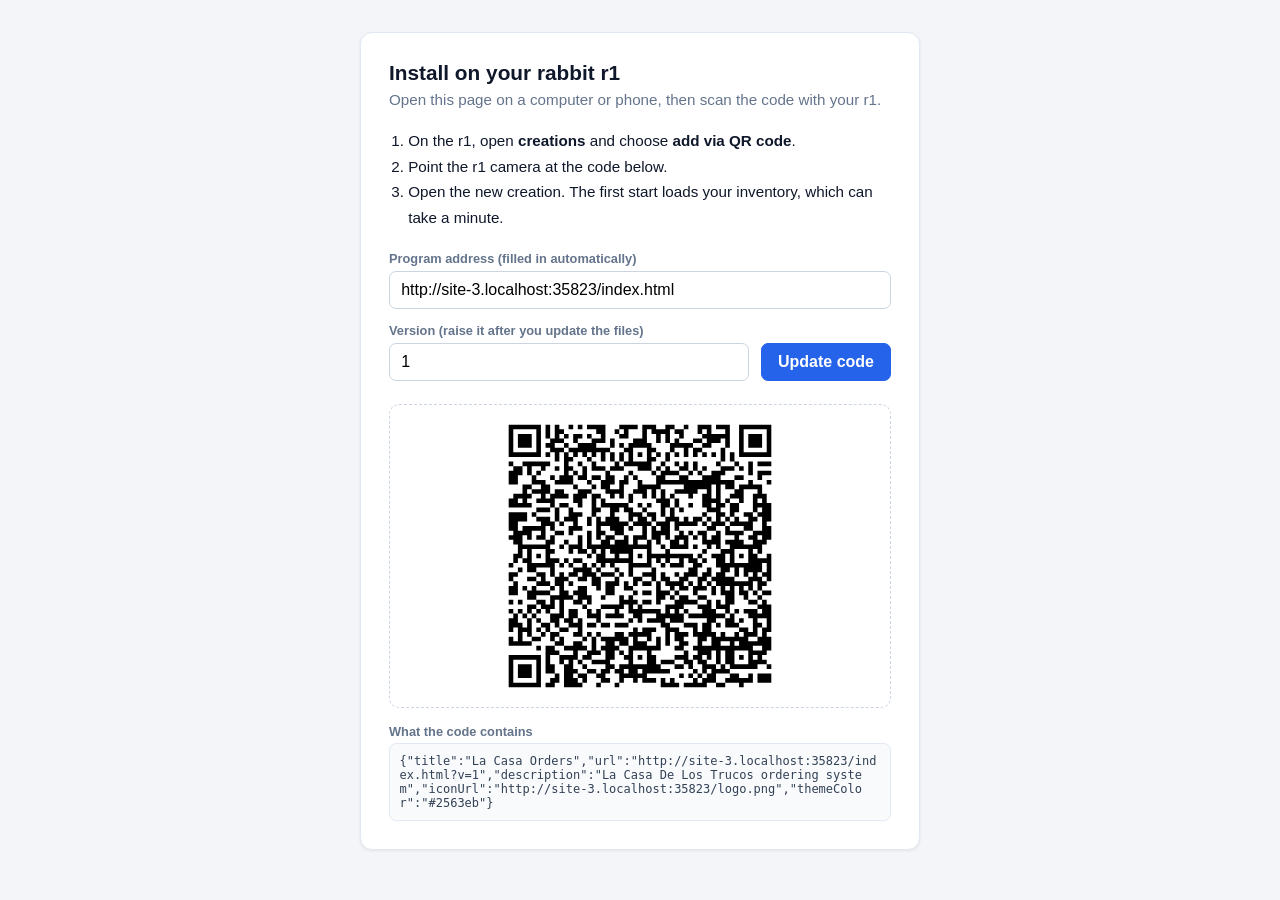
==== install.html @ 97344136 "Add files via upload" ====
<!DOCTYPE html>
<html lang="en">
<head>
    <meta charset="UTF-8">
    <meta name="viewport" content="width=device-width, initial-scale=1.0">
    <title>Install on rabbit r1 · La Casa Ordering</title>
    <style>
        :root { --primary: #2563eb; --text: #0f172a; --muted: #64748b; --border: #e2e8f0; --bg: #f3f5f8; }
        * { box-sizing: border-box; margin: 0; padding: 0; }
        body { font-family: -apple-system, BlinkMacSystemFont, 'Segoe UI', Roboto, Arial, sans-serif; background: var(--bg); color: var(--text); padding: 2rem 1rem; }
        .card { max-width: 560px; margin: 0 auto; background: #fff; border: 1px solid var(--border); border-radius: 12px; padding: 1.75rem; box-shadow: 0 1px 3px rgba(15,23,42,.08); }
        h1 { font-size: 1.3rem; margin-bottom: .25rem; }
        p { color: var(--muted); line-height: 1.5; margin-bottom: 1rem; font-size: .95rem; }
        ol { margin: 0 0 1.25rem 1.2rem; line-height: 1.7; font-size: .95rem; }
        label { display: block; font-size: .8rem; font-weight: 600; color: var(--muted); margin-bottom: .3rem; }
        input { width: 100%; height: 38px; border: 1px solid #cbd5e1; border-radius: 7px; padding: 0 .7rem; font: inherit; margin-bottom: .9rem; }
        .row { display: grid; grid-template-columns: 1fr auto; gap: .75rem; }
        button { white-space: nowrap; height: 38px; padding: 0 1rem; border-radius: 7px; border: 1px solid var(--primary); background: var(--primary); color: #fff; font: inherit; font-weight: 600; cursor: pointer; }
        #qr { display: flex; justify-content: center; padding: 1rem; background: #fff; border: 1px dashed #cbd5e1; border-radius: 10px; margin: .5rem 0 1rem; min-height: 290px; align-items: center; }
        code { display: block; font-size: .75rem; background: #f8fafc; border: 1px solid var(--border); border-radius: 7px; padding: .6rem; word-break: break-all; color: #334155; }
    </style>
</head>
<body>
    <div class="card">
        <h1>Install on your rabbit r1</h1>
        <p>Open this page on a computer or phone, then scan the code with your r1.</p>
        <ol>
            <li>On the r1, open <b>creations</b> and choose <b>add via QR code</b>.</li>
            <li>Point the r1 camera at the code below.</li>
            <li>Open the new creation. The first start loads your inventory, which can take a minute.</li>
        </ol>

        <label for="url">Program address (filled in automatically)</label>
        <input id="url">
        <div class="row">
            <div>
                <label for="ver">Version (raise it after you update the files)</label>
                <input id="ver" type="number" min="1" value="1">
            </div>
            <div style="padding-top:1.2rem;"><button onclick="draw()">Update code</button></div>
        </div>

        <div id="qr"></div>
        <label>What the code contains</label>
        <code id="payload"></code>
    </div>

    <!-- QR code library (qrcode-generator 1.4.4, MIT license), kept in the repo so it works offline -->
    <script src="qrcode.js"></script>
    <script>
        // The program lives in the same folder as this page: .../index.html
        const base = location.href.replace(/install\.html.*$/, '');
        document.getElementById('url').value = base + 'index.html';

        function draw() {
            const url = document.getElementById('url').value.trim();
            const v = document.getElementById('ver').value || '1';
            const fullUrl = url + (url.includes('?') ? '&' : '?') + 'v=' + v;   // the r1 caches by address
            const payload = {
                title: 'La Casa Orders',
                url: fullUrl,
                description: 'La Casa De Los Trucos ordering system',
                iconUrl: base + 'logo.png',
                themeColor: '#2563eb'
            };
            const text = JSON.stringify(payload);
            document.getElementById('payload').textContent = text;
            const qr = qrcode(0, 'M');      // 0 = pick the size automatically
            qr.addData(text);
            qr.make();
            document.getElementById('qr').innerHTML = qr.createSvgTag({ cellSize: 5, margin: 4, scalable: true });
            document.querySelector('#qr svg').setAttribute('width', '270');
            document.querySelector('#qr svg').setAttribute('height', '270');
        }
        draw();
    </script>
</body>
</html>
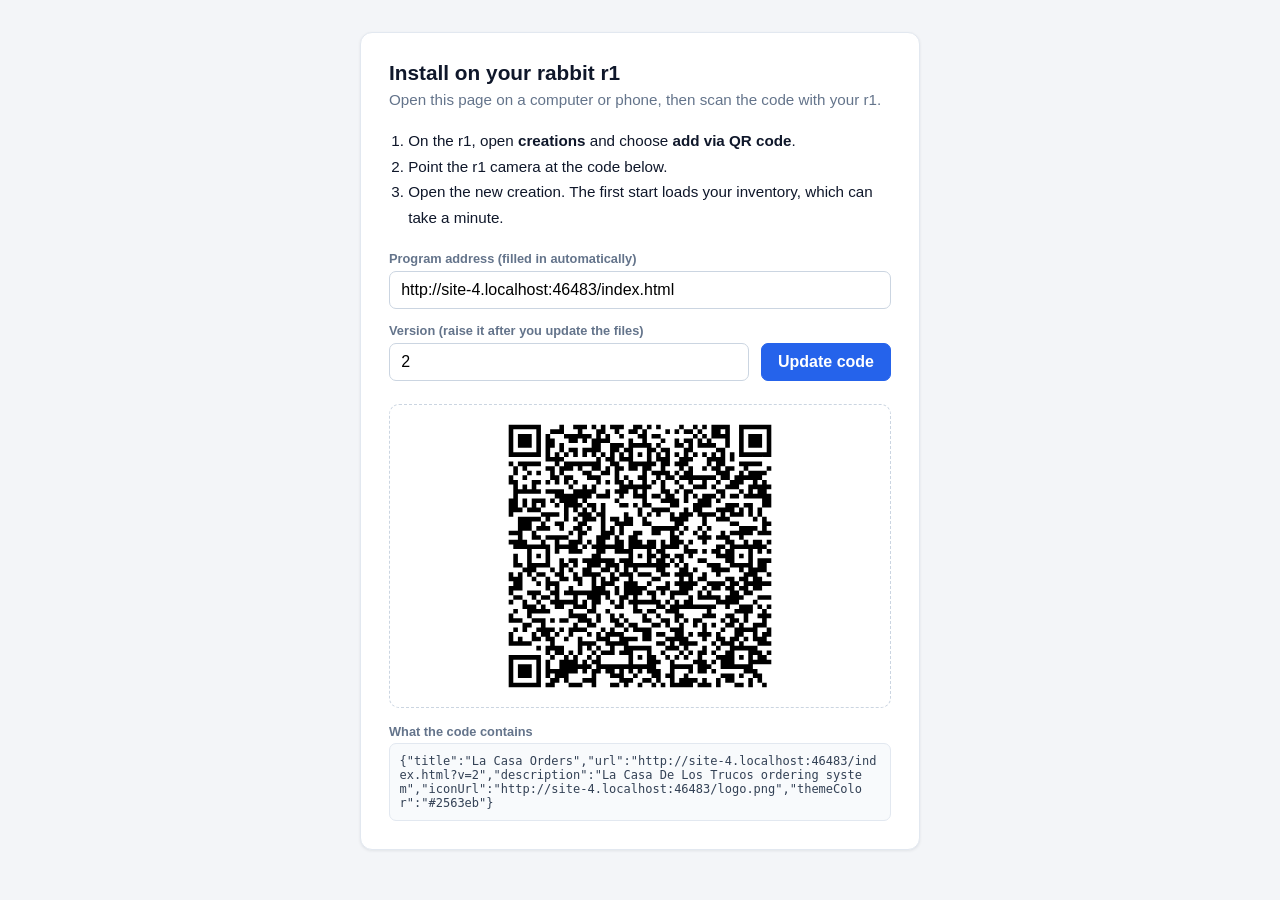
==== commit 15439864: "Add files via upload" ====
--- a/install.html
+++ b/install.html
@@ -35,7 +35,7 @@
         <div class="row">
             <div>
                 <label for="ver">Version (raise it after you update the files)</label>
-                <input id="ver" type="number" min="1" value="1">
+                <input id="ver" type="number" min="1" value="2">
             </div>
             <div style="padding-top:1.2rem;"><button onclick="draw()">Update code</button></div>
         </div>
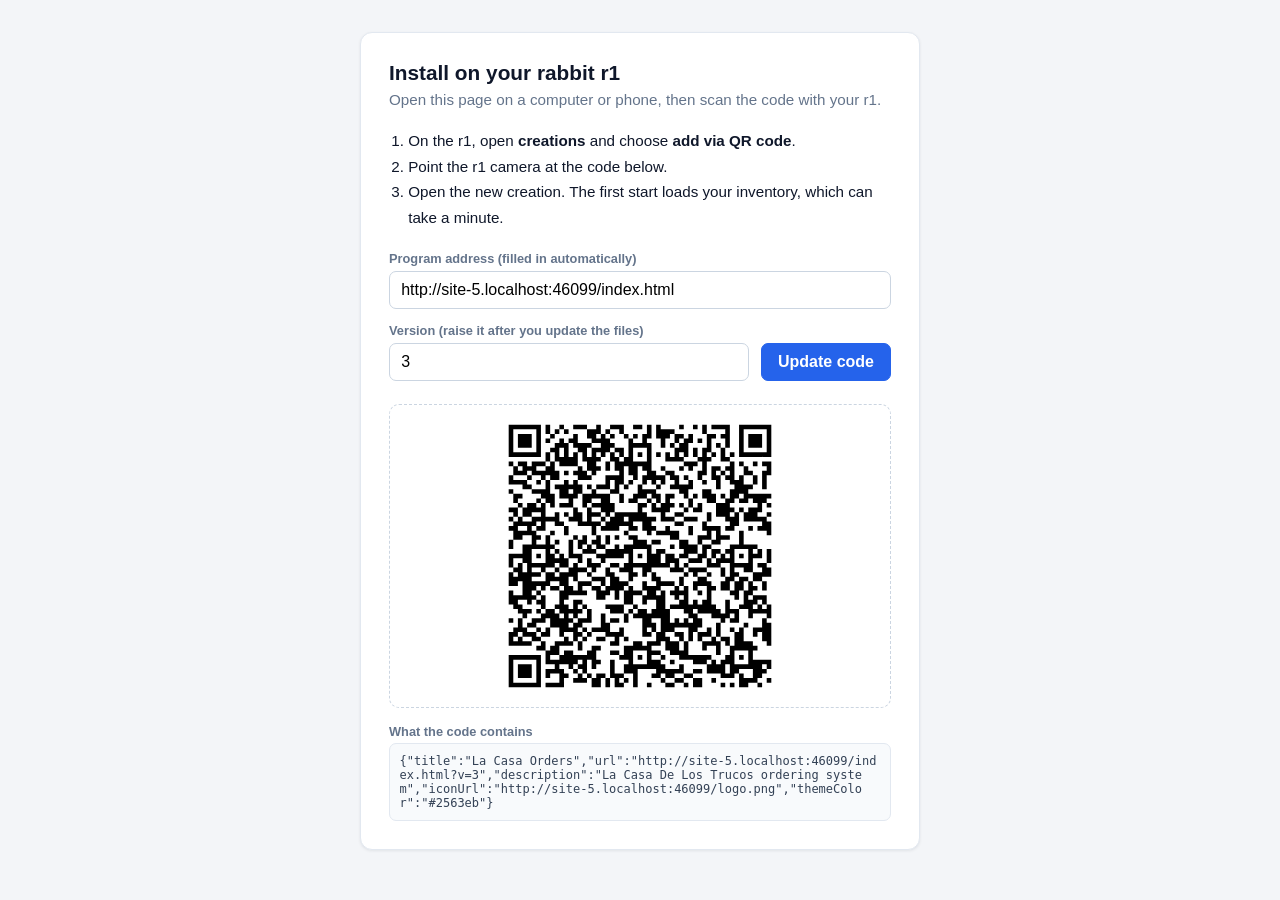
==== commit 1bdca7d4: "Add files via upload" ====
--- a/install.html
+++ b/install.html
@@ -35,7 +35,7 @@
         <div class="row">
             <div>
                 <label for="ver">Version (raise it after you update the files)</label>
-                <input id="ver" type="number" min="1" value="2">
+                <input id="ver" type="number" min="1" value="3">
             </div>
             <div style="padding-top:1.2rem;"><button onclick="draw()">Update code</button></div>
         </div>
